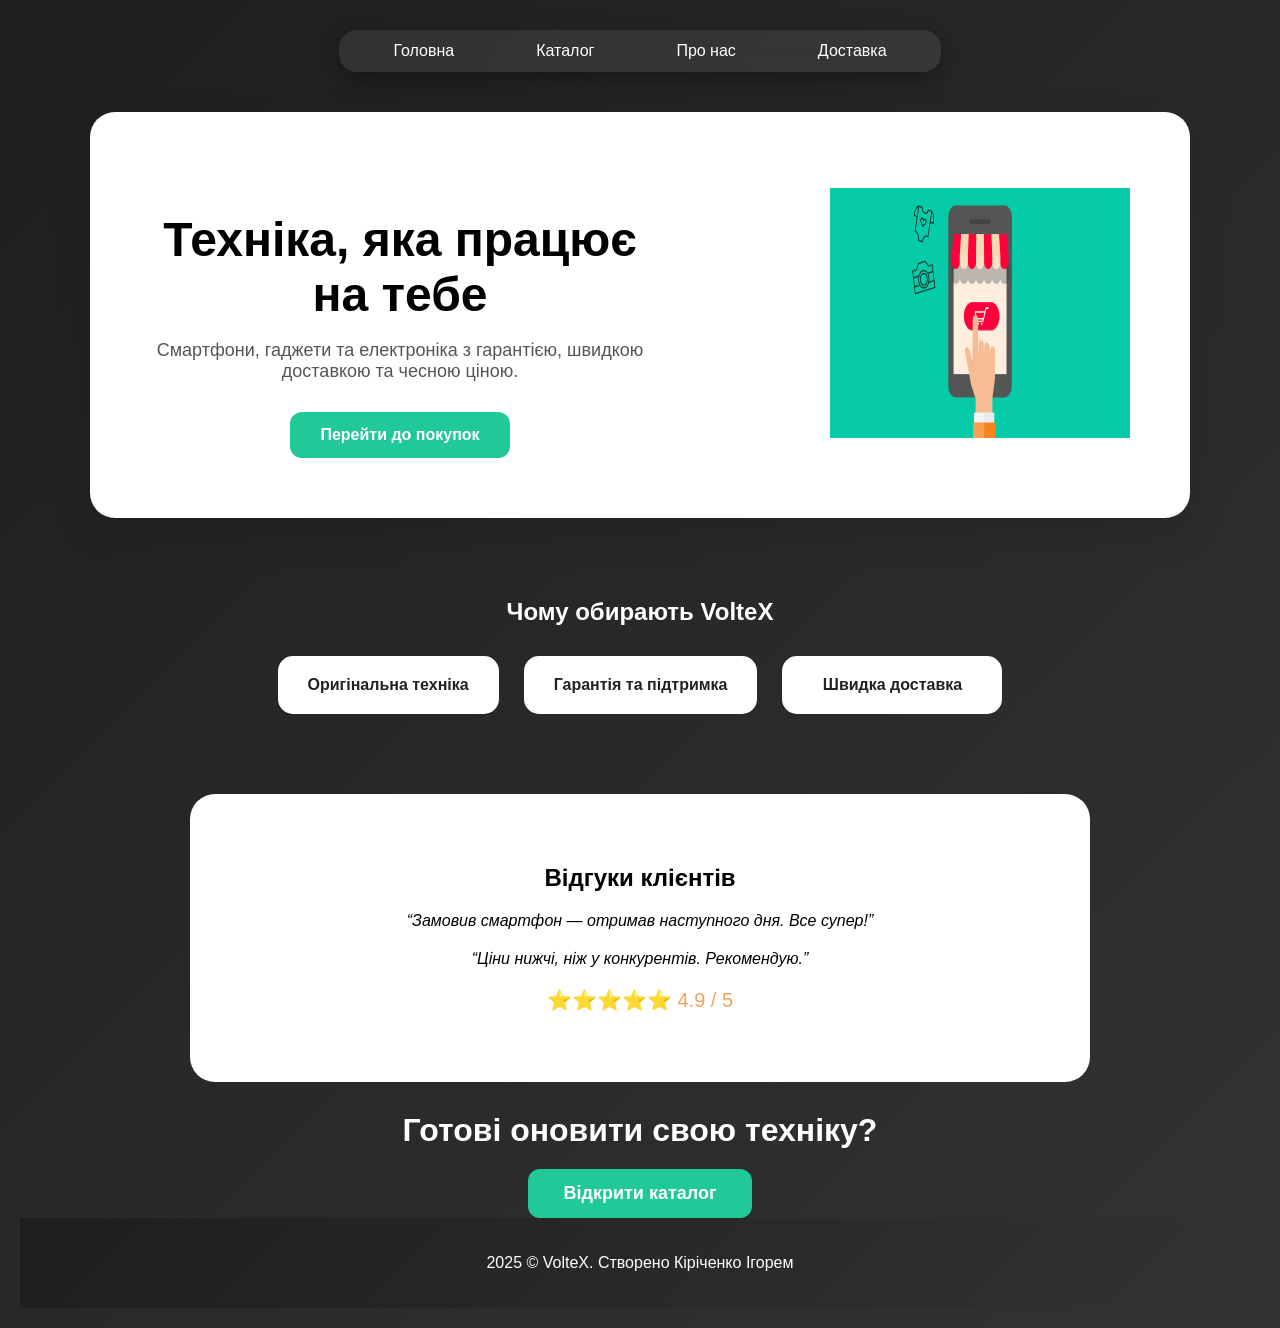
==== index.html @ 24d09e23 "Перша версія сайту" ====
<!DOCTYPE html>
<html>
<head>
	<meta charset="utf-8">
	<meta name="viewport" content="width=device-width, initial-scale=1">
	<link rel="stylesheet" type="text/css" href="style.css">
	<title>Головна</title> 
</head>
<body>

<header>
	
	<nav>
		<ul>
			<li><a href="index.html">Головна</a></li>
			<li><a href="catalog.html">Каталог</a></li>
			<li><a href="about.html">Про нас</a></li>
			<li><a href="#">Доставка</a></li> 
		</ul>


	</nav>

<section class="hero">
	<div class="hero-text">
		<h1 class="dd">Техніка, яка працює на тебе</h1>
		<p>
			Смартфони, гаджети та електроніка з гарантією,
			швидкою доставкою та чесною ціною.
		</p>
		<a href="catalog.html" class="hero-btn">Перейти до покупок</a>
	</div>

	<div class="hero-image">
		<img src="image/solo.gif" alt="Техніка VolteX">
	</div>
</section>

<!-- ПЕРЕВАГИ -->
<section class="benefits">
	<h2>Чому обирають VolteX</h2>

	<div class="benefit-list">
		<div class="benefit-card">Оригінальна техніка</div>
		<div class="benefit-card">Гарантія та підтримка</div>
		<div class="benefit-card">Швидка доставка</div>
	</div>
</section>

<!-- ВІДГУКИ -->
<section class="reviews">
	<h2 class="fofw">Відгуки клієнтів</h2>

	<blockquote class="goga">
		“Замовив смартфон — отримав наступного дня. Все супер!”
	</blockquote>

	<blockquote class="gogi">
		“Ціни нижчі, ніж у конкурентів. Рекомендую.”
	</blockquote>

	<p class="rating">⭐⭐⭐⭐⭐ 4.9 / 5</p>
</section>

<!-- CTA -->
<section class="cta">
	<h2 class="jojo">Готові оновити свою техніку?</h2>
	<a href="catalog.html" class="hero-btn">Відкрити каталог</a>
</section>

<footer>
	<p>2025 © VolteX. Створено Кіріченко Ігорем</p>
</footer>


<script type="text/javascript" src="script.js"></script>
</body>
</html>
---- style.css ----
* {
	box-sizing: border-box;
}

body {
	margin: 0;
	padding: 0;
	font-family: 'Inter', Arial, sans-serif;
	background: #f4f6f8;
	color: #222;
}

header,footer{
	background: linear-gradient(135deg, #1e1e1e, #333);
	color: white;
	padding: 20px;
	text-align: center;
}




nav {
	display: inline-block;
	margin-top: 10px;
	padding: 12px 28px;

	background: rgba(255, 255, 255, 0.08);
	backdrop-filter: blur(10px);

	border-radius: 18px;
	box-shadow: 0 8px 25px rgba(0,0,0,0.35);
}


nav ul {
	list-style: none;
	display: flex;
	gap: 30px;
	padding: 0;
	margin: 0;
}

nav a {
	color: #fff;
	text-decoration: none;
	font-weight: 500;
	padding: 8px 16px;
	border-radius: 12px;
	transition: 0.3s;
}

nav a:hover {
	background: #20c997;
	color: #000;
}


a {
	color: #ffffff;
	text-decoration: none;
}

nav li {
	list-style: none;
	display: inline;
	margin: 0px 10px;
}

main {
	padding: 30px;
}

.products-container {
	display: flex;
	flex-wrap: wrap;
	gap: 25px;
	justify-content: center;
}

.product-card {
	background: white;
	width: 340px;
	border-radius: 20px;
	padding: 20px;
	box-shadow: 0 10px 25px rgba(0,0,0,0.08);
	transition: 0.3s ease;
}

.product-card:hover {
	transform: scale(1.05);
	transition: 0.3s ;
}

.product-card h3 {
	font-size: 18px;
	font-weight: 700;
}

.product-card img {
	width: 100%;
	height: 300px;
	object-fit: contain;
	padding: 25px;
	border-radius: 15px;
}


.product-card .yoga {
	font-size: 20px;
	font-weight: 700;
	color: #e63946;
}


.product-card button {
	width: 100%;
	padding: 14px;
	border-radius: 12px;
	background: linear-gradient(135deg, #20c997, #0ca678);
	color: white;
	cursor: pointer;
	
}


button::after {
	position: absolute;
	right: -30px;
	transition: 0.3s;
}

button:hover {
	padding-right: 45px;
}

button:active {
	transform: scale(0.97);
}




#cart-info {
	margin: 10px;
	color: lightgreen;
}





#clear-cart-btn {
	margin-top: 10px;
	margin-bottom: 10px;
	padding: 10px 15px;
	border-radius: 10px;
	border: none;
	background: #e63946;
	color: white;
	cursor: pointer;
}


.home {
	background: white;
	border-radius: 25px;
	max-width: 1100px;
	margin: 40px auto;
	padding: 70px 40px;
	text-align: center;
	box-shadow: 0 15px 40px rgba(0,0,0,0.12);
}

.home h1 {
	font-size: 52px;
	margin-bottom: 15px;
}

.home p {
	font-size: 18px;
	color: #555;
	margin-bottom: 35px;
}

.btn {
	padding: 14px 30px;
	background: #20c997;
	color: white;
	border-radius: 12px;
	font-weight: 600;
	display: inline-block;
}


/* ===== ГОЛОВНА СТОРІНКА ===== */

.hero {
	display: flex;
	align-items: center;
	justify-content: space-between;

	max-width: 1100px;
	margin: 40px auto;
	padding: 60px;

	background: #fff;
	border-radius: 25px;
	box-shadow: 0 15px 40px rgba(0,0,0,0.12);
}

.hero-text {
	max-width: 500px;
}

.hero-text h1 {
	font-size: 48px;
	margin-bottom: 15px;
}

.hero-text p {
	font-size: 18px;
	color: #555;
	margin-bottom: 30px;
}

.hero-btn {
	padding: 14px 30px;
	background: #20c997;
	color: white;
	border-radius: 12px;
	font-weight: 600;
	display: inline-block;
}

.hero-image img {
	width: 300px;
	height: 250px;
	max-width: 100%;
}
.benefits {
	text-align: center;
	margin: 80px 0;
	color: white;
}

.benefit-list {
	display: flex;
	justify-content: center;
	gap: 25px;
	margin-top: 30px;
}

.benefit-card {
	background: white;
	color: #222;
	padding: 20px 30px;
	border-radius: 15px;
	font-weight: 600;
	min-width: 220px;
}

.reviews {
	background: white;
	max-width: 900px;
	margin: 60px auto;
	padding: 50px;
	border-radius: 25px;
	text-align: center;
}

.reviews blockquote {
	font-style: italic;
	margin: 20px auto;
	max-width: 600px;
}

.rating {
	font-size: 20px;
	color: #f4a261;
}

.cta {
	margin-top: -30px; 
	text-align: center;
}

.cta h2 {
	color: #fff;
	font-size: 32px;
	margin-bottom: 20px;
}

.cta .hero-btn {
	font-size: 18px;
	padding: 14px 36px;
}



.goga, .gogi, .fofw, .dd {
	color: black;
}



.container {
	max-width: 1100px;
	margin: 0 auto;
	padding: 40px 20px;
}
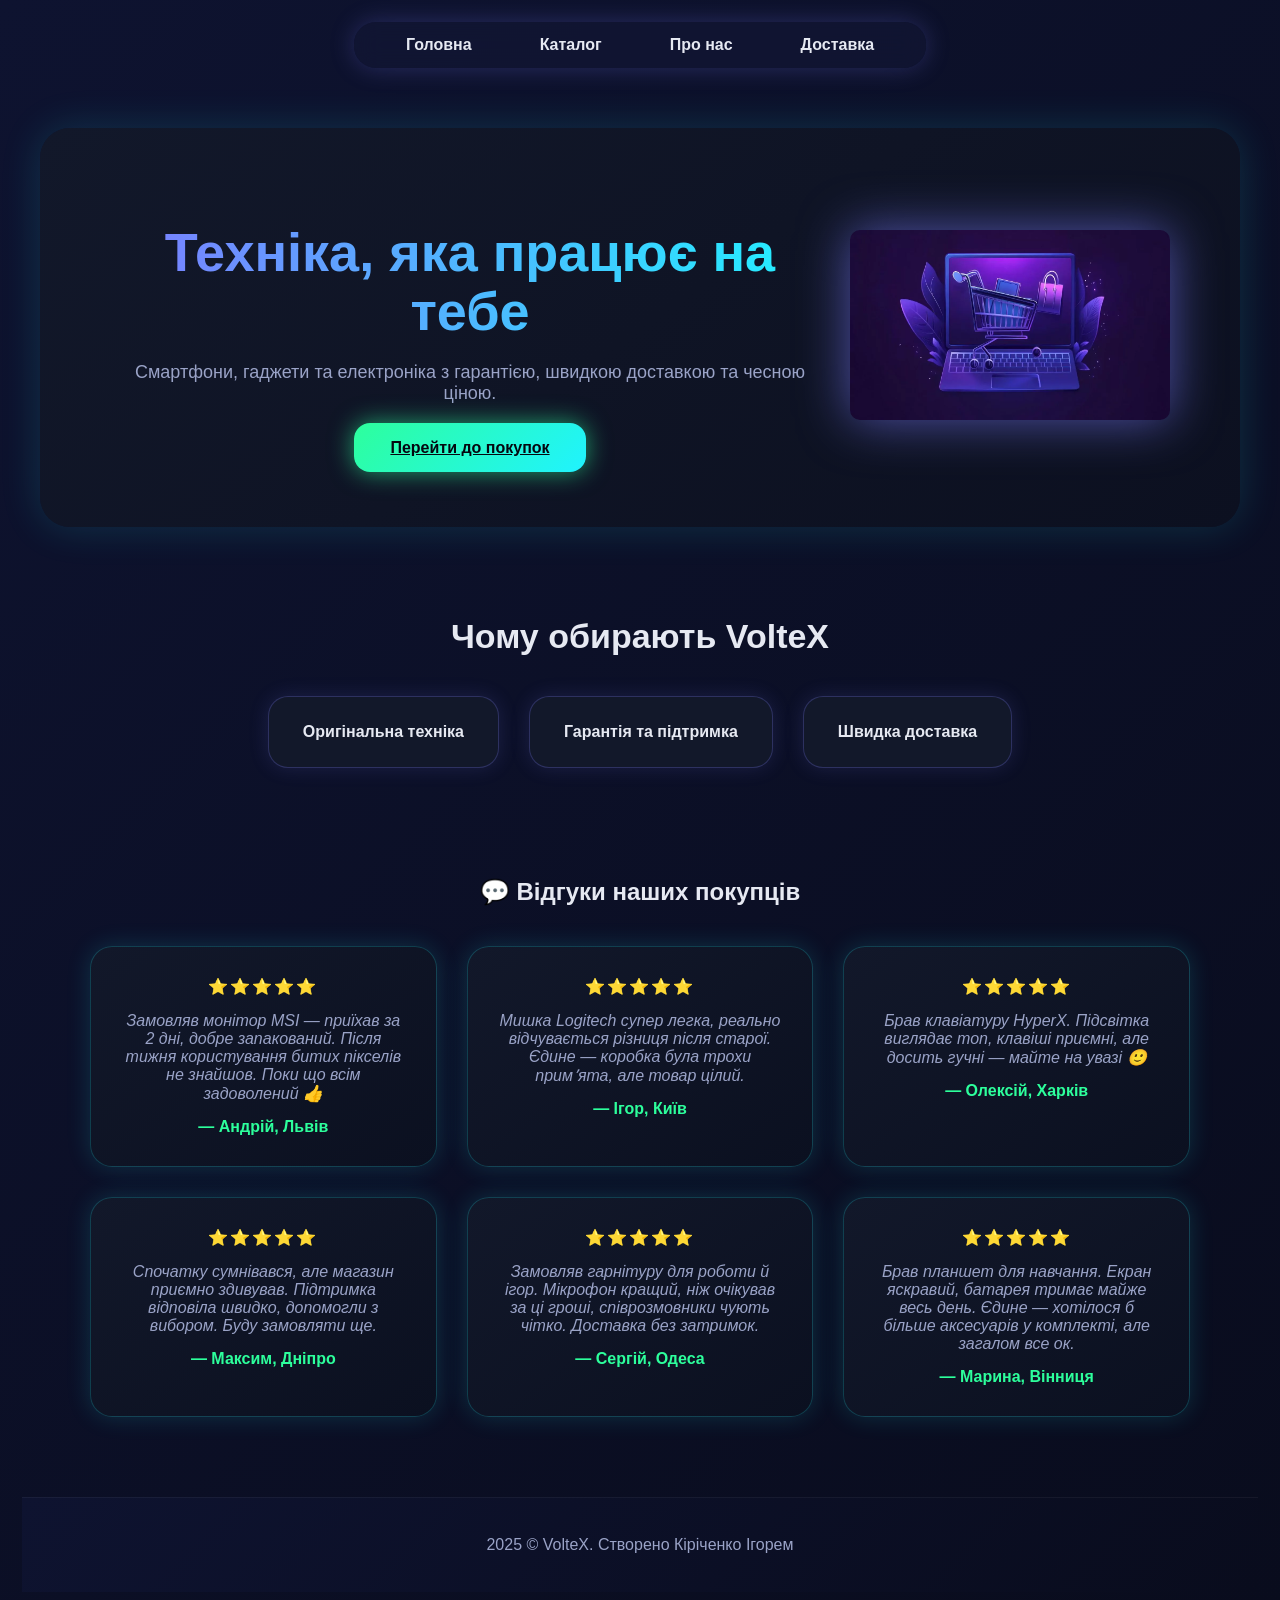
==== commit 8a0ccbf4: "обноаил страницу, html,css" ====
--- a/index.html
+++ b/index.html
@@ -32,7 +32,7 @@
 	</div>
 
 	<div class="hero-image">
-		<img src="image/solo.gif" alt="Техніка VolteX">
+		<img src="image/korzina-pokupok-v-internete-1200x673.jpg.webp" alt="Техніка VolteX">
 	</div>
 </section>
 
@@ -49,23 +49,62 @@
 
 <!-- ВІДГУКИ -->
 <section class="reviews">
-	<h2 class="fofw">Відгуки клієнтів</h2>
+	<h2>💬 Відгуки наших покупців</h2>
 
-	<blockquote class="goga">
-		“Замовив смартфон — отримав наступного дня. Все супер!”
-	</blockquote>
+<div class="review-card">
+	<p>
+		Замовляв монітор MSI — приїхав за 2 дні, добре запакований.
+		Після тижня користування битих пікселів не знайшов.
+		Поки що всім задоволений 👍
+	</p>
+	<span>— Андрій, Львів</span>
+</div>
 
-	<blockquote class="gogi">
-		“Ціни нижчі, ніж у конкурентів. Рекомендую.”
-	</blockquote>
+<div class="review-card">
+	<p>
+		Мишка Logitech супер легка, реально відчувається різниця після старої.
+		Єдине — коробка була трохи примʼята, але товар цілий.
+	</p>
+	<span>— Ігор, Київ</span>
+</div>
 
-	<p class="rating">⭐⭐⭐⭐⭐ 4.9 / 5</p>
-</section>
+<div class="review-card">
+	<p>
+		Брав клавіатуру HyperX. Підсвітка виглядає топ,
+		клавіші приємні, але досить гучні — майте на увазі 🙂
+	</p>
+	<span>— Олексій, Харків</span>
+</div>
 
-<!-- CTA -->
-<section class="cta">
-	<h2 class="jojo">Готові оновити свою техніку?</h2>
-	<a href="catalog.html" class="hero-btn">Відкрити каталог</a>
+<div class="review-card">
+	<p>
+		Спочатку сумнівався, але магазин приємно здивував.
+		Підтримка відповіла швидко, допомогли з вибором.
+		Буду замовляти ще.
+	</p>
+	<span>— Максим, Дніпро</span>
+</div>
+
+<div class="review-card">
+	<p>
+		Замовляв гарнітуру для роботи й ігор.
+		Мікрофон кращий, ніж очікував за ці гроші,
+		співрозмовники чують чітко.
+		Доставка без затримок.
+	</p>
+	<span>— Сергій, Одеса</span>
+</div>
+
+<div class="review-card">
+	<p>
+		Брав планшет для навчання.
+		Екран яскравий, батарея тримає майже весь день.
+		Єдине — хотілося б більше аксесуарів у комплекті,
+		але загалом все ок.
+	</p>
+	<span>— Марина, Вінниця</span>
+</div>
+	
 </section>
 
 <footer>
--- a/style.css
+++ b/style.css
@@ -1,314 +1,378 @@
-
 * {
-	box-sizing: border-box;
-}
+box-sizing: border-box;
+}
+
+
+:root{
+--bg-dark:#0b0f1a;
+--bg-card:#12182a;
+--neon-purple:#7c7cff;
+--neon-cyan:#20f3ff;
+--neon-green:#2dff9c;
+--text-main:#e6e9f2;
+--text-muted:#9aa3c7;
+}
+
 
 body {
-	margin: 0;
-	padding: 0;
-	font-family: 'Inter', Arial, sans-serif;
-	background: #f4f6f8;
-	color: #222;
-}
-
-header,footer{
-	background: linear-gradient(135deg, #1e1e1e, #333);
-	color: white;
-	padding: 20px;
+margin: 0;
+padding: 0;
+font-family: 'Inter', Arial, sans-serif;
+background: radial-gradient(circle at top, #111633, #05070f 70%);
+color: var(--text-main);
+}
+
+
+header, footer{
+background: linear-gradient(135deg, #0e1330, #090c1d);
+padding: 22px;
+text-align: center;
+border-bottom: 1px solid rgba(255,255,255,0.05);
+}
+
+footer{
+border-top: 1px solid rgba(255,255,255,0.05);
+border-bottom: none;
+color: var(--text-muted);
+}
+
+
+nav{
+display: inline-block;
+padding: 14px 34px;
+background: rgba(20,25,55,0.55);
+backdrop-filter: blur(12px);
+border-radius: 22px;
+box-shadow: 0 0 25px rgba(124,124,255,0.25);
+}
+
+
+nav ul{
+list-style: none;
+display: flex;
+gap: 32px;
+margin: 0;
+padding: 0;
+}
+
+
+nav a{
+color: var(--text-main);
+text-decoration: none;
+font-weight: 600;
+padding: 10px 18px;
+border-radius: 14px;
+transition: 0.3s;
+}
+
+
+nav a:hover{
+background: linear-gradient(135deg, var(--neon-purple), var(--neon-cyan));
+color: #05070f;
+box-shadow: 0 0 15px var(--neon-cyan);
+}
+
+
+
+/* ===== HERO ===== */
+.hero{
+display: flex;
+align-items: center;
+justify-content: space-between;
+max-width: 1200px;
+margin: 60px auto;
+padding: 70px;
+background: linear-gradient(145deg, #12182a, #0c1020);
+border-radius: 30px;
+box-shadow: 0 0 40px rgba(32,243,255,0.15);
+}
+
+
+.hero-text h1{
+font-size: 54px;
+line-height: 1.1;
+margin-bottom: 20px;
+background: linear-gradient(90deg, var(--neon-purple), var(--neon-cyan));
+-webkit-background-clip: text;
+-webkit-text-fill-color: transparent;
+}
+
+
+.hero-text p{
+	font-size: 18px;
+	color: var(--text-muted);
+	margin-bottom: 35px;
+}
+
+.hero-btn{
+	padding: 16px 36px;
+	border-radius: 16px;
+	font-weight: 700;
+	background: linear-gradient(135deg, var(--neon-green), var(--neon-cyan));
+	color: #05070f;
+	box-shadow: 0 0 25px rgba(45,255,156,0.6);
+	transition: 0.25s;
+}
+
+.hero-btn:hover{
+	transform: translateY(-2px) scale(1.04);
+	box-shadow: 0 0 35px rgba(32,243,255,0.9);
+}
+
+.hero-image img{
+	width: 320px;
+	height: 190px;
+	filter: drop-shadow(0 0 25px rgba(124,124,255,0.6));
+	border-radius: 10px;
+	margin-left: 20px;
+
+}
+
+/* ===== BENEFITS ===== */
+.benefits{
+	margin: 90px 0;
 	text-align: center;
 }
 
-
-
-
-nav {
-	display: inline-block;
-	margin-top: 10px;
-	padding: 12px 28px;
-
-	background: rgba(255, 255, 255, 0.08);
-	backdrop-filter: blur(10px);
-
-	border-radius: 18px;
-	box-shadow: 0 8px 25px rgba(0,0,0,0.35);
-}
-
-
-nav ul {
-	list-style: none;
+.benefits h2{
+	font-size: 34px;
+	margin-bottom: 40px;
+}
+
+.benefit-list{
 	display: flex;
+	justify-content: center;
 	gap: 30px;
-	padding: 0;
-	margin: 0;
-}
-
-nav a {
-	color: #fff;
-	text-decoration: none;
-	font-weight: 500;
-	padding: 8px 16px;
-	border-radius: 12px;
-	transition: 0.3s;
-}
-
-nav a:hover {
-	background: #20c997;
-	color: #000;
-}
-
-
-a {
-	color: #ffffff;
-	text-decoration: none;
-}
-
-nav li {
-	list-style: none;
-	display: inline;
-	margin: 0px 10px;
-}
-
-main {
+}
+
+.benefit-card{
+	background: var(--bg-card);
+	padding: 26px 34px;
+	border-radius: 20px;
+	font-weight: 600;
+	border: 1px solid rgba(124,124,255,0.25);
+	box-shadow: 0 0 20px rgba(124,124,255,0.15);
+}
+
+/* ===== REVIEWS ===== */
+.reviews{
+	max-width: 1100px;
+	margin: 80px auto;
+	display: grid;
+	grid-template-columns: repeat(auto-fit, minmax(260px,1fr));
+	gap: 30px;
+}
+
+.reviews h2{
+	grid-column: 1 / -1;
+	text-align: center;
+	margin-bottom: 10px;
+}
+
+.review-card{
+	background: linear-gradient(145deg, #12182a, #0b1020);
 	padding: 30px;
-}
-
-.products-container {
+	border-radius: 22px;
+	border: 1px solid rgba(32,243,255,0.2);
+	box-shadow: 0 0 25px rgba(32,243,255,0.15);
+}
+
+.review-card::before{
+	content: "⭐️⭐️⭐️⭐️⭐️";
+	display: block;
+	margin-bottom: 12px;
+	font-size: 16px;
+	letter-spacing: 2px;
+	color: #ffd166;
+}
+
+
+.review-card p{
+	font-style: italic;
+	color: var(--text-muted);
+	margin-bottom: 15px;
+}
+
+.review-card span{
+	color: var(--neon-green);
+	font-weight: 700;
+}
+
+.rating{
+	grid-column: 1 / -1;
+	text-align: center;
+	font-size: 20px;
+	color: #ffd166;
+}
+
+/* ===== CTA ===== */
+.cta{
+	text-align: center;
+	margin: 100px 0 60px;
+}
+
+.cta h2{
+	font-size: 36px;
+	margin-bottom: 30px;
+}
+
+
+
+
+
+
+
+
+
+
+
+
+
+
+
+
+
+
+
+
+
+
+
+/* =========================
+   FIX CATALOG (KEEP COLORS)
+   ========================= */
+
+header h1{
+	margin-top: 25px;
+}
+
+/* контейнер каталогу */
+.products-container{
+	max-width: 1200px;
+	margin: 40px auto;
 	display: flex;
 	flex-wrap: wrap;
-	gap: 25px;
 	justify-content: center;
-}
-
-.product-card {
-	background: white;
-	width: 340px;
+	gap: 30px;
+}
+
+/* картка товару */
+.product-card{
+	background: #ffffff;
+	color: #111;
+	width: 320px;
 	border-radius: 20px;
 	padding: 20px;
-	box-shadow: 0 10px 25px rgba(0,0,0,0.08);
-	transition: 0.3s ease;
-}
-
-.product-card:hover {
-	transform: scale(1.05);
-	transition: 0.3s ;
-}
-
-.product-card h3 {
+	box-shadow: 0 10px 25px rgba(0,0,0,0.15);
+	transition: 0.3s;
+}
+
+/* hover — залишаємо, але без треша */
+.product-card:hover{
+	transform: translateY(-6px);
+}
+
+/* зображення */
+.product-card img{
+	width: 100%;
+	height: 260px;
+	object-fit: contain;
+	padding: 20px;
+	filter: none;
+}
+
+/* заголовок */
+.product-card h3{
+	color: #000;
+	font-size: 18px;
+	margin-bottom: 10px;
+}
+
+/* опис */
+.product-card p{
+	color: #444;
+	font-size: 14px;
+	line-height: 1.5;
+}
+
+/* ціна */
+.product-card .yoga{
+	color: #e63946;
 	font-size: 18px;
 	font-weight: 700;
 }
 
-.product-card img {
-	width: 100%;
-	height: 300px;
-	object-fit: contain;
-	padding: 25px;
-	border-radius: 15px;
-}
-
-
-.product-card .yoga {
-	font-size: 20px;
-	font-weight: 700;
-	color: #e63946;
-}
-
-
+/* кнопка */
 .product-card button {
-	width: 100%;
-	padding: 14px;
-	border-radius: 12px;
-	background: linear-gradient(135deg, #20c997, #0ca678);
-	color: white;
-	cursor: pointer;
-	
-}
-
-
-button::after {
-	position: absolute;
-	right: -30px;
-	transition: 0.3s;
-}
-
-button:hover {
-	padding-right: 45px;
-}
-
-button:active {
-	transform: scale(0.97);
-}
-
-
-
-
-#cart-info {
-	margin: 10px;
-	color: lightgreen;
-}
-
-
-
-
-
-#clear-cart-btn {
-	margin-top: 10px;
-	margin-bottom: 10px;
-	padding: 10px 15px;
-	border-radius: 10px;
-	border: none;
-	background: #e63946;
-	color: white;
-	cursor: pointer;
-}
-
-
-.home {
-	background: white;
-	border-radius: 25px;
-	max-width: 1100px;
-	margin: 40px auto;
-	padding: 70px 40px;
-	text-align: center;
-	box-shadow: 0 15px 40px rgba(0,0,0,0.12);
-}
-
-.home h1 {
-	font-size: 52px;
-	margin-bottom: 15px;
-}
-
-.home p {
-	font-size: 18px;
-	color: #555;
-	margin-bottom: 35px;
-}
-
-.btn {
-	padding: 14px 30px;
-	background: #20c997;
-	color: white;
-	border-radius: 12px;
-	font-weight: 600;
-	display: inline-block;
-}
-
-
-/* ===== ГОЛОВНА СТОРІНКА ===== */
-
-.hero {
-	display: flex;
-	align-items: center;
-	justify-content: space-between;
-
-	max-width: 1100px;
-	margin: 40px auto;
-	padding: 60px;
-
-	background: #fff;
-	border-radius: 25px;
-	box-shadow: 0 15px 40px rgba(0,0,0,0.12);
-}
-
-.hero-text {
-	max-width: 500px;
-}
-
-.hero-text h1 {
-	font-size: 48px;
-	margin-bottom: 15px;
-}
-
-.hero-text p {
-	font-size: 18px;
-	color: #555;
-	margin-bottom: 30px;
-}
-
-.hero-btn {
-	padding: 14px 30px;
-	background: #20c997;
-	color: white;
-	border-radius: 12px;
-	font-weight: 600;
-	display: inline-block;
-}
-
-.hero-image img {
-	width: 300px;
-	height: 250px;
-	max-width: 100%;
-}
-.benefits {
-	text-align: center;
-	margin: 80px 0;
-	color: white;
-}
-
-.benefit-list {
+  margin-top: 10px;
+  width: 100%;
+  padding: 14px;
+  border-radius: 12px;
+  border: none;
+  background: linear-gradient(135deg, #20c997, #0ca678); /* зелёная */
+  color: white;
+  font-weight: 600;
+  cursor: pointer;
+  box-shadow: 0 4px 15px rgba(32,201,151,0.4);
+  transition: all 0.3s ease;
+}
+
+/* Анимация при наведении */
+.product-card button:hover {
+  transform: translateY(-3px) scale(1.05);
+  box-shadow: 0 8px 25px rgba(32,201,151,0.8), 0 0 20px rgba(32,255,156,0.6);
+}
+
+/* фільтри */
+.filters{
+	max-width: 1200px;
+	margin: 25px auto;
 	display: flex;
 	justify-content: center;
-	gap: 25px;
-	margin-top: 30px;
-}
-
-.benefit-card {
-	background: white;
-	color: #222;
-	padding: 20px 30px;
-	border-radius: 15px;
+	gap: 15px;
+}
+
+header .clear-cart-btn{
+  margin-top: 12px;
+  padding: 10px 22px;
+  border-radius: 14px;
+  border: none;
+  background: linear-gradient(135deg, #ff4d4d, #d90429); /* красная */
+  color: #fff; /* белый текст */
+  font-weight: 700;
+  cursor: pointer;
+  box-shadow: 0 8px 20px rgba(255,0,0,0.35);
+  transition: all 0.25s ease;
+}
+
+
+header .clear-cart-btn:hover{
+  transform: translateY(-2px) scale(1.05);
+  box-shadow: 0 12px 28px rgba(255,0,0,0.55), 0 0 15px rgba(255,77,77,0.6);
+}
+
+.products-container{
+	max-width: 1400px;
+	margin: 40px auto;
+	padding: 0 30px;
+	display: grid;
+	grid-template-columns: repeat(auto-fill, minmax(300px, 1fr));
+	gap: 35px;
+	align-items: stretch;
+}
+
+
+.product-card{
+	height: 100%;
+	display: flex;
+	flex-direction: column;
+	justify-content: space-between;
+}
+
+
+#cart-info{
+	margin-top: 10px;
+	color: var(--text-muted);
 	font-weight: 600;
-	min-width: 220px;
-}
-
-.reviews {
-	background: white;
-	max-width: 900px;
-	margin: 60px auto;
-	padding: 50px;
-	border-radius: 25px;
-	text-align: center;
-}
-
-.reviews blockquote {
-	font-style: italic;
-	margin: 20px auto;
-	max-width: 600px;
-}
-
-.rating {
-	font-size: 20px;
-	color: #f4a261;
-}
-
-.cta {
-	margin-top: -30px; 
-	text-align: center;
-}
-
-.cta h2 {
-	color: #fff;
-	font-size: 32px;
-	margin-bottom: 20px;
-}
-
-.cta .hero-btn {
-	font-size: 18px;
-	padding: 14px 36px;
-}
-
-
-
-.goga, .gogi, .fofw, .dd {
-	color: black;
-}
-
-
-
-.container {
-	max-width: 1100px;
-	margin: 0 auto;
-	padding: 40px 20px;
-}
-
-
+}
+
